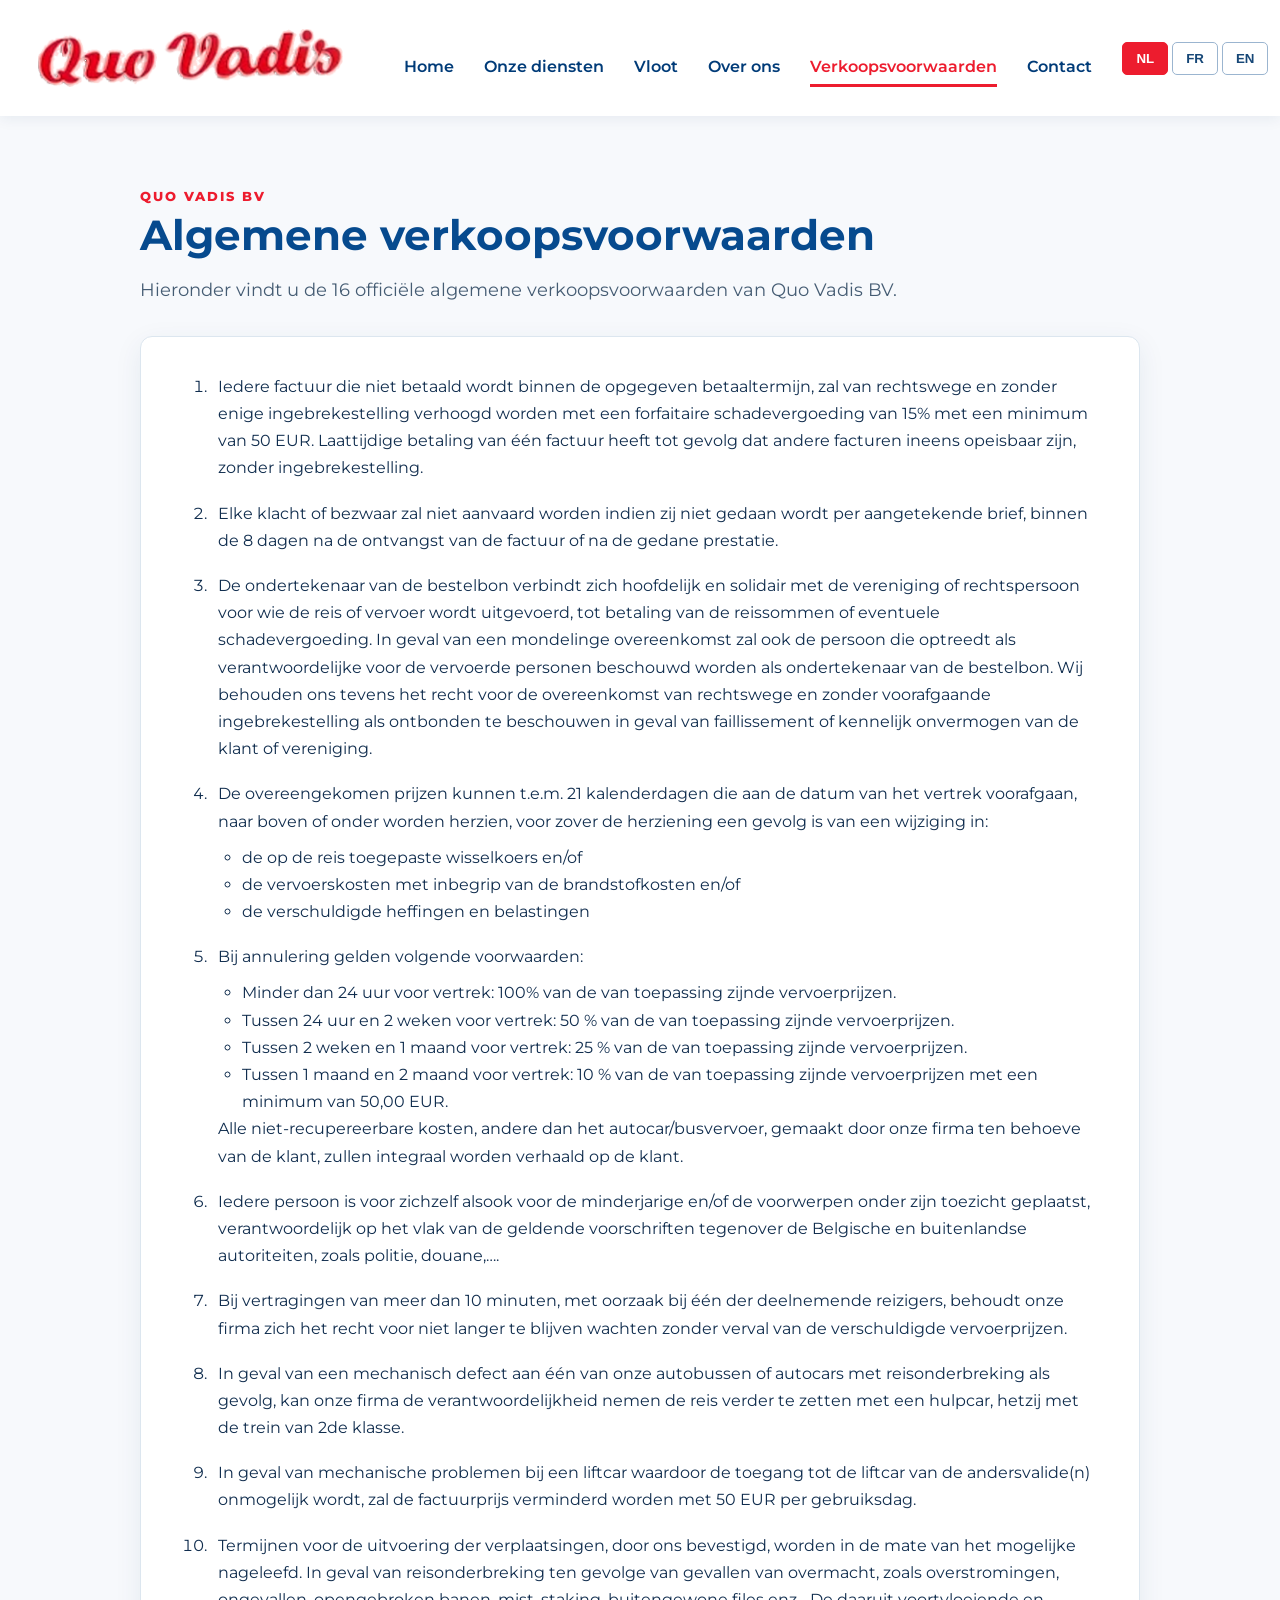
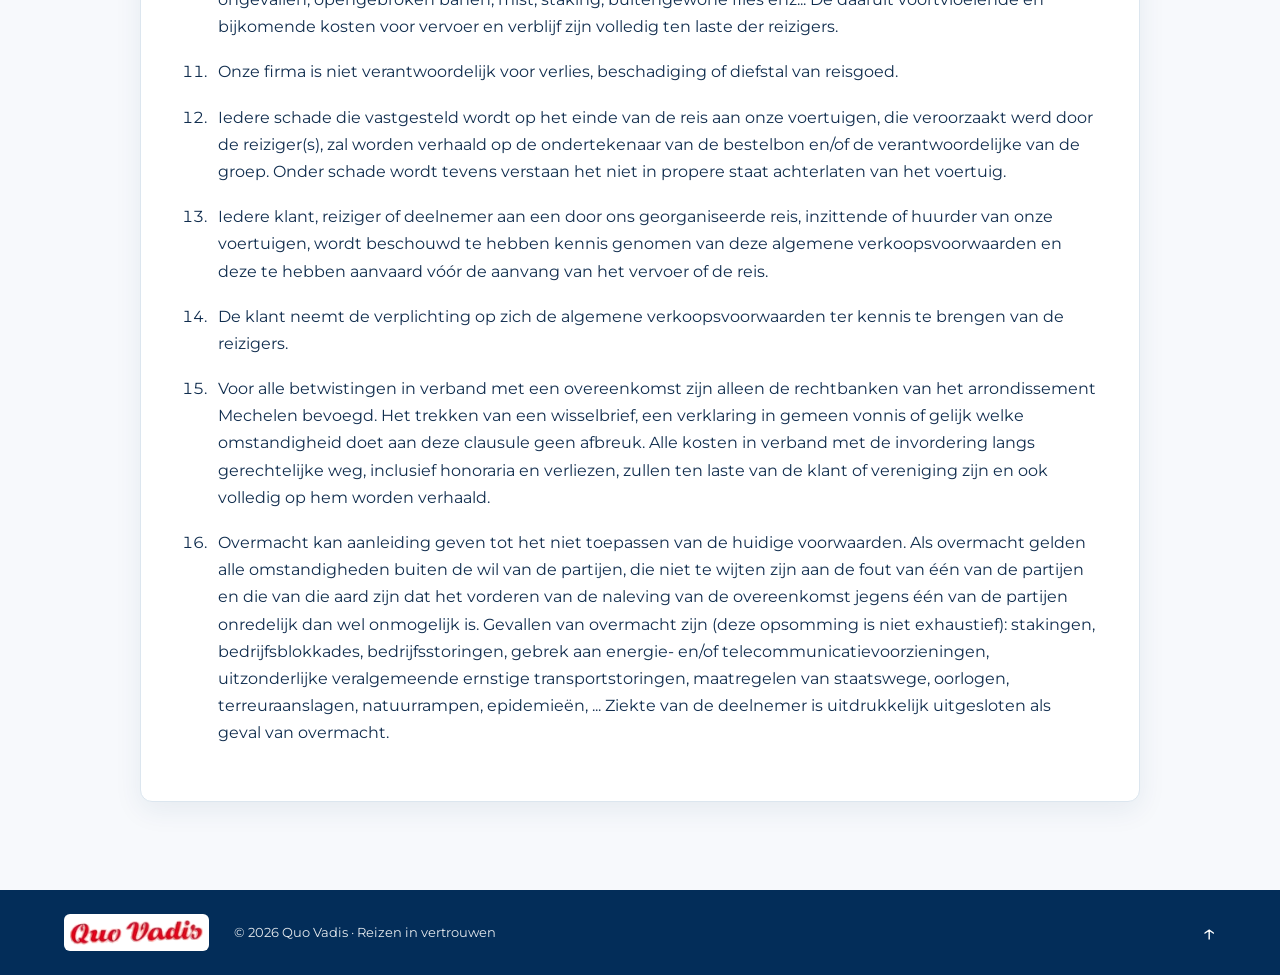
==== verkoopsvoorwaarden.html @ 4d4e72bc "Move general terms and conditions to a dedicated page" ====
<!doctype html>
<html lang="nl">
<head>
<meta charset="utf-8"><meta name="viewport" content="width=device-width,initial-scale=1">
<meta name="description" content="De algemene verkoopsvoorwaarden van Quo Vadis BV.">
<title>Algemene verkoopsvoorwaarden | Quo Vadis</title>
<link rel="preconnect" href="https://fonts.googleapis.com"><link rel="preconnect" href="https://fonts.gstatic.com" crossorigin>
<link href="https://fonts.googleapis.com/css2?family=Montserrat:wght@400;500;600;700;800&display=swap" rel="stylesheet">
<link rel="stylesheet" href="styles.css">
</head>
<body id="top">
<header class="site-header">
  <a class="brand" href="index.html#home"><img src="quo-vadis-logo.png" alt="Quo Vadis"><span>REIZEN IN VERTROUWEN</span></a>
  <button class="menu-toggle" aria-label="Menu openen">☰</button>
  <nav class="nav" id="mainNav">
    <a href="index.html#home" data-i="home">Home</a>
    <a href="index.html#services" data-i="services">Onze diensten</a>
    <a href="index.html#fleet" data-i="fleet">Vloot</a>
    <a href="index.html#about" data-i="about">Over ons</a>
    <a class="active" href="verkoopsvoorwaarden.html" data-i="terms" aria-current="page">Verkoopsvoorwaarden</a>
    <a href="index.html#contact" data-i="contact">Contact</a>
  </nav>
  <div class="languages"><button class="lang active" data-lang="nl">NL</button><button class="lang" data-lang="fr">FR</button><button class="lang" data-lang="en">EN</button></div>
</header>
<main class="legal-page">
 <section class="legal-hero">
  <div class="section-title"><p>QUO VADIS BV</p><h1 data-t="termsHeading">Algemene verkoopsvoorwaarden</h1></div>
  <p data-t="termsIntro">De officiële algemene verkoopsvoorwaarden van Quo Vadis BV staan hieronder volledig weergegeven.</p>
 </section>
 <section class="legal-content" aria-label="Algemene verkoopsvoorwaarden">
  <ol class="official-terms">
   <li>Iedere factuur die niet betaald wordt binnen de opgegeven betaaltermijn, zal van rechtswege en zonder enige ingebrekestelling verhoogd worden met een forfaitaire schadevergoeding van 15% met een minimum van 50 EUR. Laattijdige betaling van één factuur heeft tot gevolg dat andere facturen ineens opeisbaar zijn, zonder ingebrekestelling.</li>
   <li>Elke klacht of bezwaar zal niet aanvaard worden indien zij niet gedaan wordt per aangetekende brief, binnen de 8 dagen na de ontvangst van de factuur of na de gedane prestatie.</li>
   <li>De ondertekenaar van de bestelbon verbindt zich hoofdelijk en solidair met de vereniging of rechtspersoon voor wie de reis of vervoer wordt uitgevoerd, tot betaling van de reissommen of eventuele schadevergoeding. In geval van een mondelinge overeenkomst zal ook de persoon die optreedt als verantwoordelijke voor de vervoerde personen beschouwd worden als ondertekenaar van de bestelbon. Wij behouden ons tevens het recht voor de overeenkomst van rechtswege en zonder voorafgaande ingebrekestelling als ontbonden te beschouwen in geval van faillissement of kennelijk onvermogen van de klant of vereniging.</li>
   <li>De overeengekomen prijzen kunnen t.e.m. 21 kalenderdagen die aan de datum van het vertrek voorafgaan, naar boven of onder worden herzien, voor zover de herziening een gevolg is van een wijziging in:
    <ul><li>de op de reis toegepaste wisselkoers en/of</li><li>de vervoerskosten met inbegrip van de brandstofkosten en/of</li><li>de verschuldigde heffingen en belastingen</li></ul>
   </li>
   <li>Bij annulering gelden volgende voorwaarden:
    <ul><li>Minder dan 24 uur voor vertrek: 100% van de van toepassing zijnde vervoerprijzen.</li><li>Tussen 24 uur en 2 weken voor vertrek: 50 % van de van toepassing zijnde vervoerprijzen.</li><li>Tussen 2 weken en 1 maand voor vertrek: 25 % van de van toepassing zijnde vervoerprijzen.</li><li>Tussen 1 maand en 2 maand voor vertrek: 10 % van de van toepassing zijnde vervoerprijzen met een minimum van 50,00 EUR.</li></ul>
    Alle niet-recupereerbare kosten, andere dan het autocar/busvervoer, gemaakt door onze firma ten behoeve van de klant, zullen integraal worden verhaald op de klant.
   </li>
   <li>Iedere persoon is voor zichzelf alsook voor de minderjarige en/of de voorwerpen onder zijn toezicht geplaatst, verantwoordelijk op het vlak van de geldende voorschriften tegenover de Belgische en buitenlandse autoriteiten, zoals politie, douane,….</li>
   <li>Bij vertragingen van meer dan 10 minuten, met oorzaak bij één der deelnemende reizigers, behoudt onze firma zich het recht voor niet langer te blijven wachten zonder verval van de verschuldigde vervoerprijzen.</li>
   <li>In geval van een mechanisch defect aan één van onze autobussen of autocars met reisonderbreking als gevolg, kan onze firma de verantwoordelijkheid nemen de reis verder te zetten met een hulpcar, hetzij met de trein van 2de klasse.</li>
   <li>In geval van mechanische problemen bij een liftcar waardoor de toegang tot de liftcar van de andersvalide(n) onmogelijk wordt, zal de factuurprijs verminderd worden met 50 EUR per gebruiksdag.</li>
   <li>Termijnen voor de uitvoering der verplaatsingen, door ons bevestigd, worden in de mate van het mogelijke nageleefd. In geval van reisonderbreking ten gevolge van gevallen van overmacht, zoals overstromingen, ongevallen, opengebroken banen, mist, staking, buitengewone files enz... De daaruit voortvloeiende en bijkomende kosten voor vervoer en verblijf zijn volledig ten laste der reizigers.</li>
   <li>Onze firma is niet verantwoordelijk voor verlies, beschadiging of diefstal van reisgoed.</li>
   <li>Iedere schade die vastgesteld wordt op het einde van de reis aan onze voertuigen, die veroorzaakt werd door de reiziger(s), zal worden verhaald op de ondertekenaar van de bestelbon en/of de verantwoordelijke van de groep. Onder schade wordt tevens verstaan het niet in propere staat achterlaten van het voertuig.</li>
   <li>Iedere klant, reiziger of deelnemer aan een door ons georganiseerde reis, inzittende of huurder van onze voertuigen, wordt beschouwd te hebben kennis genomen van deze algemene verkoopsvoorwaarden en deze te hebben aanvaard vóór de aanvang van het vervoer of de reis.</li>
   <li>De klant neemt de verplichting op zich de algemene verkoopsvoorwaarden ter kennis te brengen van de reizigers.</li>
   <li>Voor alle betwistingen in verband met een overeenkomst zijn alleen de rechtbanken van het arrondissement Mechelen bevoegd. Het trekken van een wisselbrief, een verklaring in gemeen vonnis of gelijk welke omstandigheid doet aan deze clausule geen afbreuk. Alle kosten in verband met de invordering langs gerechtelijke weg, inclusief honoraria en verliezen, zullen ten laste van de klant of vereniging zijn en ook volledig op hem worden verhaald.</li>
   <li>Overmacht kan aanleiding geven tot het niet toepassen van de huidige voorwaarden. Als overmacht gelden alle omstandigheden buiten de wil van de partijen, die niet te wijten zijn aan de fout van één van de partijen en die van die aard zijn dat het vorderen van de naleving van de overeenkomst jegens één van de partijen onredelijk dan wel onmogelijk is. Gevallen van overmacht zijn (deze opsomming is niet exhaustief): stakingen, bedrijfsblokkades, bedrijfsstoringen, gebrek aan energie- en/of telecommunicatievoorzieningen, uitzonderlijke veralgemeende ernstige transportstoringen, maatregelen van staatswege, oorlogen, terreuraanslagen, natuurrampen, epidemieën, ... Ziekte van de deelnemer is uitdrukkelijk uitgesloten als geval van overmacht.</li>
  </ol>
 </section>
</main>
<footer><img src="quo-vadis-logo.png" alt="Quo Vadis"><span>© 2026 Quo Vadis · Reizen in vertrouwen</span><a href="#top" aria-label="Naar boven">↑</a></footer>
<script src="script.js"></script>
</body></html>
---- styles.css ----
:root{--red:#ed1c2e;--red2:#c91526;--blue:#064a8e;--navy:#003d7a;--ink:#102d4e;--line:#dce6ef;--bg:#fff;--soft:#eef5fb}*{box-sizing:border-box}html{scroll-behavior:smooth}body{margin:0;font-family:Montserrat,Arial,sans-serif;color:var(--ink);background:#fff}a{color:inherit}.site-header{height:116px;background:#fff;display:flex;align-items:center;padding:10px 3vw;gap:26px;position:sticky;top:0;z-index:20;box-shadow:0 2px 14px rgba(0,45,90,.08)}.brand{display:flex;align-items:center;text-decoration:none;margin-right:auto;min-width:340px}.brand img{width:305px;max-height:95px;object-fit:contain;object-position:left center}.brand span{display:none}.nav{display:flex;align-items:center;gap:30px}.nav a{text-decoration:none;font-weight:600;color:#003b78;padding:31px 0 14px;position:relative;white-space:nowrap}.nav a.active,.nav a:hover{color:var(--red)}.nav a.active:after{content:"";position:absolute;left:0;right:0;bottom:3px;height:3px;background:var(--red)}.languages{display:flex;gap:4px;margin-left:4px}.lang{border:1px solid #9bb5d0;background:#fff;color:#164777;border-radius:5px;padding:8px 13px;font-weight:700;cursor:pointer}.lang.active{background:var(--red);border-color:var(--red);color:#fff}.menu-toggle{display:none;border:0;background:none;font-size:28px}.hero{height:660px;position:relative;overflow:hidden;background:#0b4d8f}.hero-bg{position:absolute;inset:0;background-image:url('hero-bus-sneeuw.jpg');background-size:cover;background-position:center center;background-repeat:no-repeat}.hero-shade{position:absolute;inset:0;background:linear-gradient(90deg,rgba(5,62,122,.88) 0%,rgba(5,74,140,.62) 32%,rgba(5,74,140,.12) 58%,rgba(0,0,0,0) 78%)}.hero-copy{position:relative;z-index:3;color:#fff;padding:72px 0 0 5.3vw;max-width:690px}.hero-copy h1{font-size:clamp(42px,4.5vw,66px);line-height:1.06;margin:0 0 18px;font-weight:800;letter-spacing:-1.7px}.hero-copy p{font-size:20px;line-height:1.45;margin:0 0 22px}.email-pill{display:inline-flex;align-items:center;gap:16px;background:var(--red);color:#fff;text-decoration:none;border:3px solid #fff;border-radius:34px;padding:11px 20px 11px 17px;box-shadow:0 8px 22px rgba(0,0,0,.18)}.email-pill span{font-size:25px}.email-pill strong{font-size:19px}.email-pill b{font-size:28px;font-weight:400;margin-left:6px}.anniversary{position:absolute;z-index:4;right:5.4vw;top:38px;width:235px;height:235px;display:grid;place-items:center}.anniversary img{position:absolute;inset:0;width:100%;height:100%}.anniversary div{position:relative;text-align:center;color:#f4c96a;margin-top:3px;text-shadow:0 2px 5px rgba(0,0,0,.2)}.anniversary strong{display:block;font-size:74px;line-height:.9}.anniversary span{display:block;font-size:25px;font-weight:800;letter-spacing:2px}.anniversary small{display:block;font-size:16px;font-weight:800;margin-top:10px;letter-spacing:.5px}.hero-curve{position:absolute;z-index:5;left:-5%;right:-5%;bottom:-55px;height:115px;background:var(--blue);border-top:8px solid var(--red);border-radius:50% 50% 0 0/100% 100% 0 0}.feature-bar{position:relative;z-index:6;background:var(--blue);color:#fff;display:grid;grid-template-columns:repeat(4,1fr);padding:12px 4vw 22px;margin-top:-2px}.feature-bar article{text-align:center;padding:8px 22px;border-right:1px solid rgba(255,255,255,.35)}.feature-bar article:last-child{border-right:0}.feature-icon{font-size:35px;display:block;line-height:1;margin-bottom:9px}.feature-bar h3{font-size:18px;margin:0 0 7px}.feature-bar p{font-size:14px;line-height:1.35;margin:0;opacity:.95}.section{padding:78px 5vw}.section-title{margin-bottom:30px}.section-title p,.section-kicker{font-size:13px;letter-spacing:2px;font-weight:800;color:var(--red);margin:0 0 8px}.section-title h2,.about h2,.contact h2{font-size:42px;line-height:1.1;margin:0;color:#064a8e}.fleet-section{background:#fff}.fleet-grid{display:grid;grid-template-columns:1fr 1fr;gap:34px}.fleet-grid figure{margin:0;background:#fff;border-radius:14px;overflow:hidden;box-shadow:0 8px 28px rgba(20,60,100,.12)}.fleet-grid img{display:block;width:100%;height:310px;object-fit:cover}.fleet-grid figcaption{font-weight:800;font-size:20px;padding:18px 22px;color:#064a8e}.light-blue{background:var(--soft)}.cards{display:grid;grid-template-columns:repeat(4,1fr);gap:20px}.cards article{background:#fff;border-radius:12px;padding:28px;box-shadow:0 5px 18px rgba(0,60,120,.08)}.cards b{color:var(--red);font-size:14px}.cards h3{margin:14px 0 8px;color:#064a8e}.cards p{line-height:1.6;margin:0;color:#4b6075}.about{display:grid;grid-template-columns:.8fr 1.2fr;gap:70px;background:#fff}.about>div:last-child{font-size:18px;line-height:1.75;color:#455c73}.terms{background:#f7f9fc}.terms-card{max-width:1000px;background:#fff;border:1px solid var(--line);border-radius:12px;padding:28px 32px;line-height:1.7}.terms-card summary{cursor:pointer;font-weight:800;color:#064a8e;margin-top:14px}.terms-text{padding-top:16px}.contact{background:#064a8e;color:#fff}.contact-box{display:grid;grid-template-columns:1.2fr .8fr;gap:50px;align-items:center}.contact h2{color:#fff}.contact-details{display:flex;flex-direction:column;gap:12px;font-size:18px}.contact-details a{font-weight:800;text-decoration:none}.location{background:#fff}.map-wrap{height:460px;border-radius:14px;overflow:hidden;box-shadow:0 8px 28px rgba(0,50,100,.15);border:1px solid var(--line)}.map-wrap iframe{width:100%;height:100%;border:0}.map-address{font-weight:700;margin:14px 0 0;color:#38536e}footer{background:#032d59;color:#fff;display:flex;align-items:center;gap:25px;padding:24px 5vw}footer img{width:145px;background:#fff;border-radius:6px;padding:6px}footer span{margin-right:auto;font-size:13px;opacity:.9}footer a{text-decoration:none;font-size:24px}@media(max-width:1200px){.nav{gap:17px}.nav a{font-size:14px}.brand img{width:250px}.site-header{gap:15px}.anniversary{right:3vw;transform:scale(.86)}}@media(max-width:900px){.site-header{height:84px;padding:8px 4vw}.brand img{width:215px}.menu-toggle{display:block;order:2}.nav{display:none;position:absolute;top:84px;left:0;right:0;background:#fff;padding:15px 5vw 20px;flex-direction:column;align-items:stretch;gap:0;box-shadow:0 8px 15px rgba(0,0,0,.08)}.nav.open{display:flex}.nav a{padding:12px 0}.languages{order:3}.hero{height:620px}.hero-copy{padding-top:65px;max-width:650px}.hero-copy h1{font-size:46px}.anniversary{width:175px;height:175px;top:30px;right:2vw}.anniversary strong{font-size:58px}.anniversary span{font-size:19px}.feature-bar{grid-template-columns:1fr 1fr}.feature-bar article{border-bottom:1px solid rgba(255,255,255,.25);padding:20px}.fleet-grid,.about,.contact-box{grid-template-columns:1fr}.cards{grid-template-columns:1fr 1fr}}@media(max-width:620px){.brand img{width:180px}.languages{gap:2px}.lang{padding:7px 9px;font-size:12px}.hero{height:650px}.hero-bg{background-position:center center}.hero-shade{background:linear-gradient(90deg,#07549a 0%,rgba(7,78,144,.96) 70%,rgba(7,78,144,.55) 100%)}.hero-copy{padding:48px 6vw 0}.hero-copy h1{font-size:37px;letter-spacing:-1px}.hero-copy p{font-size:16px}.email-pill strong{font-size:15px}.anniversary{top:330px;right:50%;transform:translateX(50%) scale(.82)}.hero-curve{bottom:-62px}.feature-bar{grid-template-columns:1fr}.feature-bar article{border-right:0}.section{padding:58px 6vw}.section-title h2,.about h2,.contact h2{font-size:34px}.fleet-grid img{height:250px}.cards{grid-template-columns:1fr}.map-wrap{height:380px}footer{flex-wrap:wrap}footer span{width:100%;order:3}}

.official-terms{margin:0;padding-left:28px}
.official-terms>li{margin:0 0 18px;padding-left:7px}
.official-terms ul{margin:9px 0 0;padding-left:24px}
.official-terms li{line-height:1.7}
.legal-page{background:#f7f9fc;padding:72px 5vw 88px}.legal-hero,.legal-content{max-width:1000px;margin:0 auto}.legal-hero{margin-bottom:30px}.legal-hero .section-title{margin-bottom:18px}.legal-hero h1{font-size:42px;line-height:1.1;margin:0;color:#064a8e;overflow-wrap:anywhere}.legal-hero>p{font-size:18px;line-height:1.65;margin:0;color:#455c73}.legal-content{background:#fff;border:1px solid var(--line);border-radius:12px;padding:36px 42px;box-shadow:0 8px 28px rgba(20,60,100,.08)}
.urgent-label{font-size:15px;margin-top:5px}
.urgent-phone{font-size:25px!important;color:#fff!important;letter-spacing:.2px}
@media(max-width:620px){.urgent-phone{font-size:22px!important}.official-terms{padding-left:22px}.terms-card{padding:22px 18px}.legal-page{padding:50px 6vw 64px}.legal-hero h1{font-size:34px}.legal-content{padding:26px 20px}}

.main-phone-label{font-size:15px;margin-top:8px}
.main-phone{font-size:25px!important;color:#fff!important;font-weight:800;letter-spacing:.2px}
@media(max-width:620px){.main-phone{font-size:22px!important}}

@media(max-width:620px){.site-header{gap:8px}.brand{min-width:0}.brand img{width:130px}.lang{padding:6px 7px}.legal-hero h1{font-size:28px}}
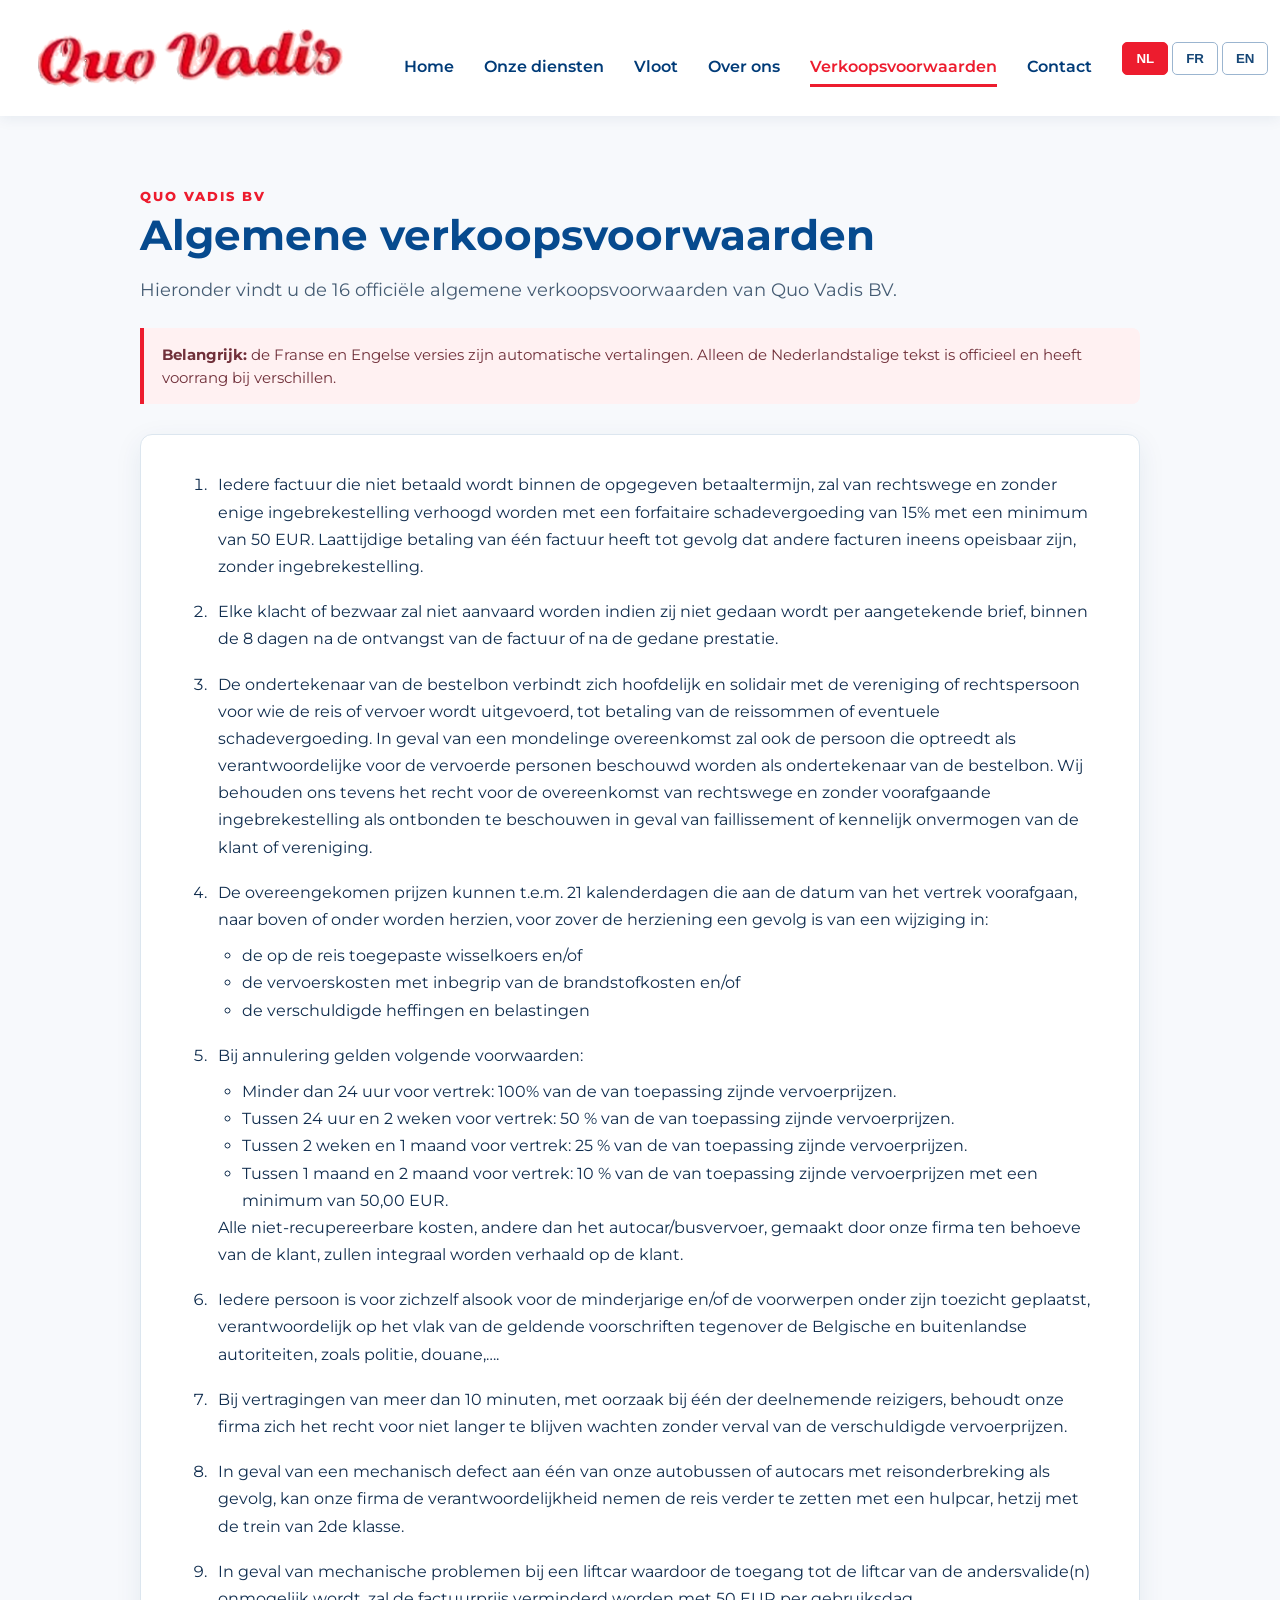
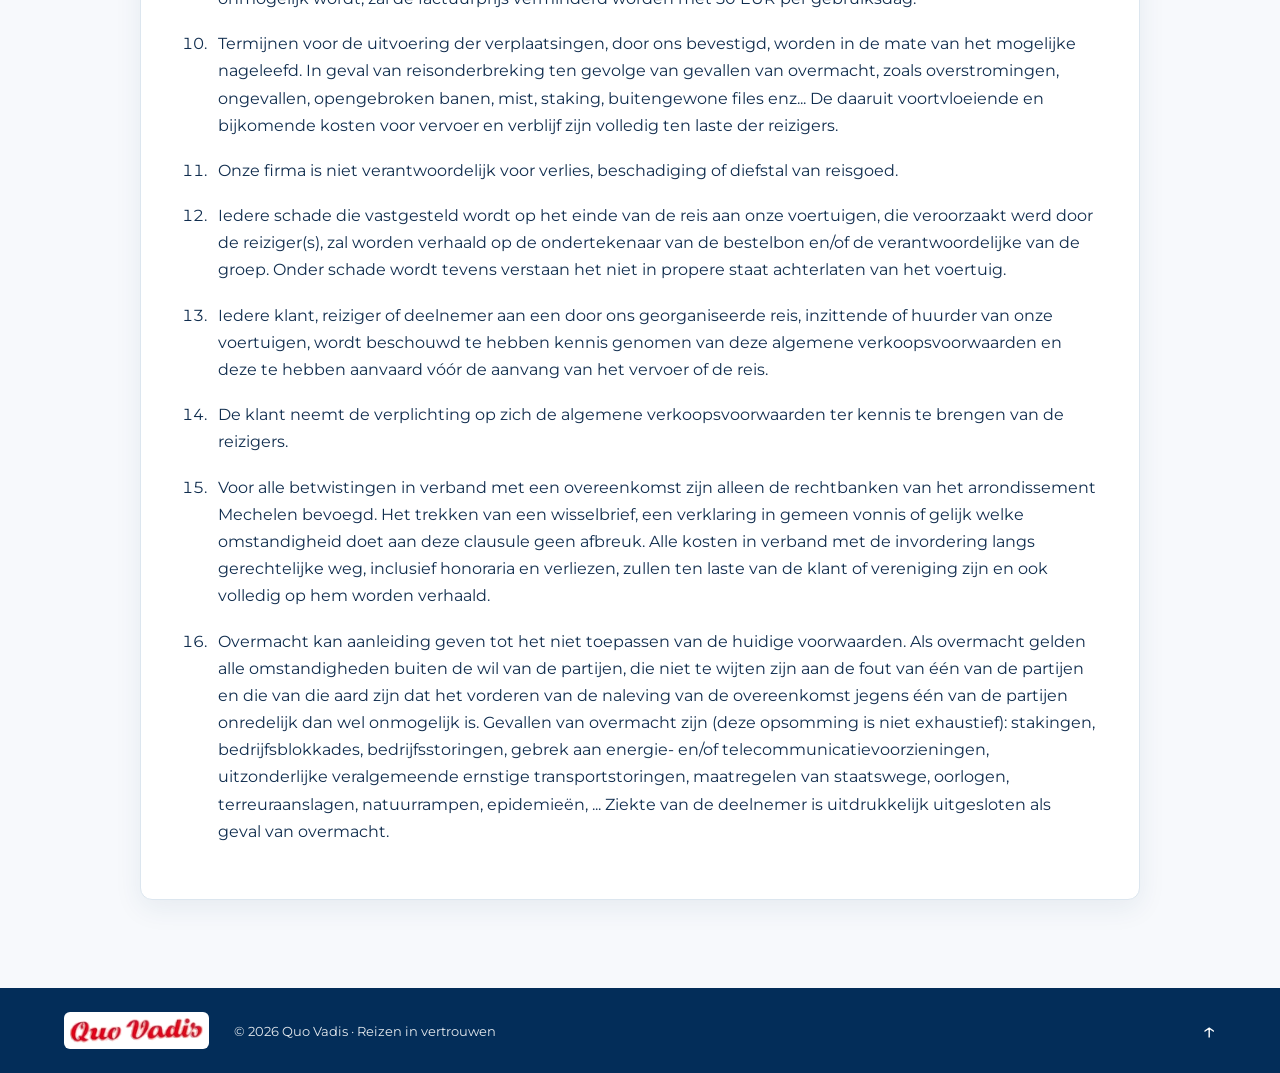
==== commit 498c18cb: "Add French and English translations of sales terms" ====
--- a/verkoopsvoorwaarden.html
+++ b/verkoopsvoorwaarden.html
@@ -26,9 +26,10 @@
  <section class="legal-hero">
   <div class="section-title"><p>QUO VADIS BV</p><h1 data-t="termsHeading">Algemene verkoopsvoorwaarden</h1></div>
   <p data-t="termsIntro">De officiële algemene verkoopsvoorwaarden van Quo Vadis BV staan hieronder volledig weergegeven.</p>
+  <p class="translation-notice" data-t="termsNotice"><strong>Belangrijk:</strong> de Franse en Engelse versies zijn automatische vertalingen. Alleen de Nederlandstalige tekst is officieel en heeft voorrang bij verschillen.</p>
  </section>
  <section class="legal-content" aria-label="Algemene verkoopsvoorwaarden">
-  <ol class="official-terms">
+  <ol class="official-terms" data-terms-lang="nl" lang="nl">
    <li>Iedere factuur die niet betaald wordt binnen de opgegeven betaaltermijn, zal van rechtswege en zonder enige ingebrekestelling verhoogd worden met een forfaitaire schadevergoeding van 15% met een minimum van 50 EUR. Laattijdige betaling van één factuur heeft tot gevolg dat andere facturen ineens opeisbaar zijn, zonder ingebrekestelling.</li>
    <li>Elke klacht of bezwaar zal niet aanvaard worden indien zij niet gedaan wordt per aangetekende brief, binnen de 8 dagen na de ontvangst van de factuur of na de gedane prestatie.</li>
    <li>De ondertekenaar van de bestelbon verbindt zich hoofdelijk en solidair met de vereniging of rechtspersoon voor wie de reis of vervoer wordt uitgevoerd, tot betaling van de reissommen of eventuele schadevergoeding. In geval van een mondelinge overeenkomst zal ook de persoon die optreedt als verantwoordelijke voor de vervoerde personen beschouwd worden als ondertekenaar van de bestelbon. Wij behouden ons tevens het recht voor de overeenkomst van rechtswege en zonder voorafgaande ingebrekestelling als ontbonden te beschouwen in geval van faillissement of kennelijk onvermogen van de klant of vereniging.</li>
@@ -51,6 +52,52 @@
    <li>Voor alle betwistingen in verband met een overeenkomst zijn alleen de rechtbanken van het arrondissement Mechelen bevoegd. Het trekken van een wisselbrief, een verklaring in gemeen vonnis of gelijk welke omstandigheid doet aan deze clausule geen afbreuk. Alle kosten in verband met de invordering langs gerechtelijke weg, inclusief honoraria en verliezen, zullen ten laste van de klant of vereniging zijn en ook volledig op hem worden verhaald.</li>
    <li>Overmacht kan aanleiding geven tot het niet toepassen van de huidige voorwaarden. Als overmacht gelden alle omstandigheden buiten de wil van de partijen, die niet te wijten zijn aan de fout van één van de partijen en die van die aard zijn dat het vorderen van de naleving van de overeenkomst jegens één van de partijen onredelijk dan wel onmogelijk is. Gevallen van overmacht zijn (deze opsomming is niet exhaustief): stakingen, bedrijfsblokkades, bedrijfsstoringen, gebrek aan energie- en/of telecommunicatievoorzieningen, uitzonderlijke veralgemeende ernstige transportstoringen, maatregelen van staatswege, oorlogen, terreuraanslagen, natuurrampen, epidemieën, ... Ziekte van de deelnemer is uitdrukkelijk uitgesloten als geval van overmacht.</li>
   </ol>
+  <ol class="official-terms" data-terms-lang="fr" lang="fr" hidden>
+   <li>Toute facture qui n’est pas payée dans le délai de paiement indiqué sera majorée de plein droit et sans aucune mise en demeure d’une indemnité forfaitaire de 15 %, avec un minimum de 50 EUR. Le paiement tardif d’une facture entraîne l’exigibilité immédiate des autres factures, sans mise en demeure.</li>
+   <li>Aucune réclamation ni contestation ne sera acceptée si elle n’est pas formulée par lettre recommandée dans les 8 jours suivant la réception de la facture ou la prestation effectuée.</li>
+   <li>Le signataire du bon de commande s’engage solidairement avec l’association ou la personne morale pour laquelle le voyage ou le transport est effectué au paiement du prix du voyage ou de toute éventuelle indemnité. En cas d’accord oral, la personne qui agit en tant que responsable des personnes transportées sera également considérée comme signataire du bon de commande. Nous nous réservons en outre le droit de considérer le contrat comme résilié de plein droit et sans mise en demeure préalable en cas de faillite ou d’insolvabilité manifeste du client ou de l’association.</li>
+   <li>Les prix convenus peuvent être révisés à la hausse ou à la baisse jusqu’au 21e jour civil inclus précédant la date du départ, pour autant que cette révision résulte d’une modification :
+    <ul><li>du taux de change appliqué au voyage et/ou</li><li>des coûts de transport, y compris les frais de carburant, et/ou</li><li>des redevances et taxes dues.</li></ul>
+   </li>
+   <li>En cas d’annulation, les conditions suivantes s’appliquent :
+    <ul><li>Moins de 24 heures avant le départ : 100 % des prix de transport applicables.</li><li>Entre 24 heures et 2 semaines avant le départ : 50 % des prix de transport applicables.</li><li>Entre 2 semaines et 1 mois avant le départ : 25 % des prix de transport applicables.</li><li>Entre 1 mois et 2 mois avant le départ : 10 % des prix de transport applicables, avec un minimum de 50,00 EUR.</li></ul>
+    Tous les frais non récupérables autres que le transport en autocar ou en autobus, engagés par notre société pour le compte du client, seront intégralement réclamés au client.
+   </li>
+   <li>Chaque personne est responsable, pour elle-même ainsi que pour les mineurs et/ou les objets placés sous sa surveillance, du respect des prescriptions en vigueur auprès des autorités belges et étrangères, telles que la police, les douanes, etc.</li>
+   <li>En cas de retard de plus de 10 minutes imputable à l’un des voyageurs participants, notre société se réserve le droit de ne pas attendre davantage, sans que les prix de transport dus ne soient annulés.</li>
+   <li>En cas de panne mécanique de l’un de nos autobus ou autocars entraînant une interruption du voyage, notre société peut prendre la responsabilité de poursuivre le voyage au moyen d’un autocar de remplacement ou en train, en 2e classe.</li>
+   <li>En cas de problèmes mécaniques d’un autocar équipé d’un élévateur rendant son accès impossible à la ou aux personnes en situation de handicap, le prix facturé sera réduit de 50 EUR par jour d’utilisation.</li>
+   <li>Les horaires d’exécution des déplacements confirmés par nos soins sont respectés dans la mesure du possible. En cas d’interruption du voyage due à un cas de force majeure tel qu’une inondation, un accident, des routes éventrées, du brouillard, une grève, des embouteillages exceptionnels, etc., les frais supplémentaires de transport et de séjour qui en résultent sont entièrement à la charge des voyageurs.</li>
+   <li>Notre société n’est pas responsable de la perte, de la détérioration ou du vol de bagages.</li>
+   <li>Tout dommage constaté à la fin du voyage sur nos véhicules et causé par le ou les voyageurs sera réclamé au signataire du bon de commande et/ou au responsable du groupe. Le fait de ne pas laisser le véhicule dans un état propre est également considéré comme un dommage.</li>
+   <li>Tout client, voyageur ou participant à un voyage organisé par nos soins, tout occupant ou locataire de nos véhicules, est réputé avoir pris connaissance des présentes conditions générales de vente et les avoir acceptées avant le début du transport ou du voyage.</li>
+   <li>Le client s’engage à porter les conditions générales de vente à la connaissance des voyageurs.</li>
+   <li>Pour tout litige relatif à un contrat, seuls les tribunaux de l’arrondissement de Malines sont compétents. L’émission d’une lettre de change, une déclaration en jugement commun ou toute autre circonstance ne porte pas atteinte à cette clause. Tous les frais liés au recouvrement par voie judiciaire, y compris les honoraires et pertes, seront à la charge du client ou de l’association et lui seront intégralement réclamés.</li>
+   <li>Un cas de force majeure peut entraîner la non-application des présentes conditions. Sont considérées comme cas de force majeure toutes les circonstances indépendantes de la volonté des parties, non imputables à la faute de l’une d’elles et de nature à rendre l’exécution du contrat déraisonnable ou impossible pour l’une des parties. Constituent notamment des cas de force majeure, sans que cette liste soit exhaustive : les grèves, les blocages d’entreprise, les perturbations de l’activité, le manque d’approvisionnement en énergie et/ou de services de télécommunication, les perturbations exceptionnelles, généralisées et graves des transports, les mesures prises par les pouvoirs publics, les guerres, les attentats terroristes, les catastrophes naturelles, les épidémies, etc. La maladie du participant est expressément exclue des cas de force majeure.</li>
+  </ol>
+  <ol class="official-terms" data-terms-lang="en" lang="en" hidden>
+   <li>Any invoice that is not paid within the stated payment term will be increased automatically and without any notice of default by a fixed compensation of 15%, with a minimum of EUR 50. Late payment of one invoice will cause all other invoices to become immediately due and payable, without notice of default.</li>
+   <li>No complaint or objection will be accepted unless it is made by registered letter within 8 days after receipt of the invoice or after the service has been performed.</li>
+   <li>The person signing the order form undertakes joint and several liability with the association or legal entity for which the journey or transport is carried out for payment of the travel charges or any compensation. In the event of an oral agreement, the person acting as the person responsible for those being transported will also be regarded as the signatory of the order form. We also reserve the right to regard the agreement as terminated automatically and without prior notice of default in the event of bankruptcy or manifest insolvency of the customer or association.</li>
+   <li>The agreed prices may be revised upwards or downwards up to and including the 21st calendar day preceding the departure date, provided that the revision results from a change in:
+    <ul><li>the exchange rate applied to the journey and/or</li><li>the transport costs, including fuel costs, and/or</li><li>the applicable duties and taxes.</li></ul>
+   </li>
+   <li>In the event of cancellation, the following conditions apply:
+    <ul><li>Less than 24 hours before departure: 100% of the applicable transport charges.</li><li>Between 24 hours and 2 weeks before departure: 50% of the applicable transport charges.</li><li>Between 2 weeks and 1 month before departure: 25% of the applicable transport charges.</li><li>Between 1 month and 2 months before departure: 10% of the applicable transport charges, with a minimum of EUR 50.00.</li></ul>
+    All non-recoverable costs other than coach or bus transport incurred by our company on behalf of the customer will be charged to the customer in full.
+   </li>
+   <li>Each person is responsible, for themselves as well as for any minors and/or items under their supervision, for compliance with the applicable regulations of the Belgian and foreign authorities, such as the police and customs authorities.</li>
+   <li>In the event of a delay of more than 10 minutes caused by one of the participating travellers, our company reserves the right not to wait any longer, without the transport charges due being waived.</li>
+   <li>In the event of a mechanical defect in one of our buses or coaches resulting in an interruption of the journey, our company may take responsibility for continuing the journey by replacement coach or by second-class train.</li>
+   <li>In the event of mechanical problems with a lift-equipped coach that make it impossible for one or more persons with disabilities to access the coach, the invoiced price will be reduced by EUR 50 per day of use.</li>
+   <li>The confirmed times for carrying out journeys are observed as far as possible. In the event of an interruption of the journey due to force majeure, such as floods, accidents, roadworks, fog, strikes, exceptional traffic congestion, etc., any resulting additional transport and accommodation costs will be borne entirely by the travellers.</li>
+   <li>Our company is not responsible for the loss of, damage to or theft of luggage.</li>
+   <li>Any damage to our vehicles identified at the end of the journey and caused by one or more travellers will be charged to the signatory of the order form and/or the person responsible for the group. Failure to leave the vehicle in a clean condition is also considered damage.</li>
+   <li>Every customer, traveller or participant in a journey organised by us, and every occupant or hirer of our vehicles, is deemed to have read and accepted these general terms and conditions of sale before the transport or journey begins.</li>
+   <li>The customer undertakes to make the general terms and conditions of sale known to the travellers.</li>
+   <li>For all disputes relating to an agreement, only the courts of the judicial district of Mechelen will have jurisdiction. Drawing a bill of exchange, a declaration of common judgment or any other circumstance will not affect this clause. All costs relating to judicial recovery, including fees and losses, will be borne by the customer or association and will be charged to them in full.</li>
+   <li>Force majeure may result in the present conditions not being applied. Force majeure means all circumstances beyond the parties’ control that are not due to the fault of either party and are such that requiring one of the parties to perform the agreement would be unreasonable or impossible. Cases of force majeure include, without limitation: strikes, business blockades, business interruptions, lack of energy and/or telecommunications services, exceptional widespread and serious transport disruptions, government measures, wars, terrorist attacks, natural disasters, epidemics, etc. Illness of the participant is expressly excluded as a case of force majeure.</li>
+  </ol>
  </section>
 </main>
 <footer><img src="quo-vadis-logo.png" alt="Quo Vadis"><span>© 2026 Quo Vadis · Reizen in vertrouwen</span><a href="#top" aria-label="Naar boven">↑</a></footer>
--- a/styles.css
+++ b/styles.css
@@ -5,6 +5,7 @@
 .official-terms ul{margin:9px 0 0;padding-left:24px}
 .official-terms li{line-height:1.7}
 .legal-page{background:#f7f9fc;padding:72px 5vw 88px}.legal-hero,.legal-content{max-width:1000px;margin:0 auto}.legal-hero{margin-bottom:30px}.legal-hero .section-title{margin-bottom:18px}.legal-hero h1{font-size:42px;line-height:1.1;margin:0;color:#064a8e;overflow-wrap:anywhere}.legal-hero>p{font-size:18px;line-height:1.65;margin:0;color:#455c73}.legal-content{background:#fff;border:1px solid var(--line);border-radius:12px;padding:36px 42px;box-shadow:0 8px 28px rgba(20,60,100,.08)}
+.legal-hero>.translation-notice{margin-top:22px;padding:15px 18px;border-left:4px solid var(--red);border-radius:0 8px 8px 0;background:#fff1f2;color:#70303a;font-size:15px;line-height:1.55}
 .urgent-label{font-size:15px;margin-top:5px}
 .urgent-phone{font-size:25px!important;color:#fff!important;letter-spacing:.2px}
 @media(max-width:620px){.urgent-phone{font-size:22px!important}.official-terms{padding-left:22px}.terms-card{padding:22px 18px}.legal-page{padding:50px 6vw 64px}.legal-hero h1{font-size:34px}.legal-content{padding:26px 20px}}
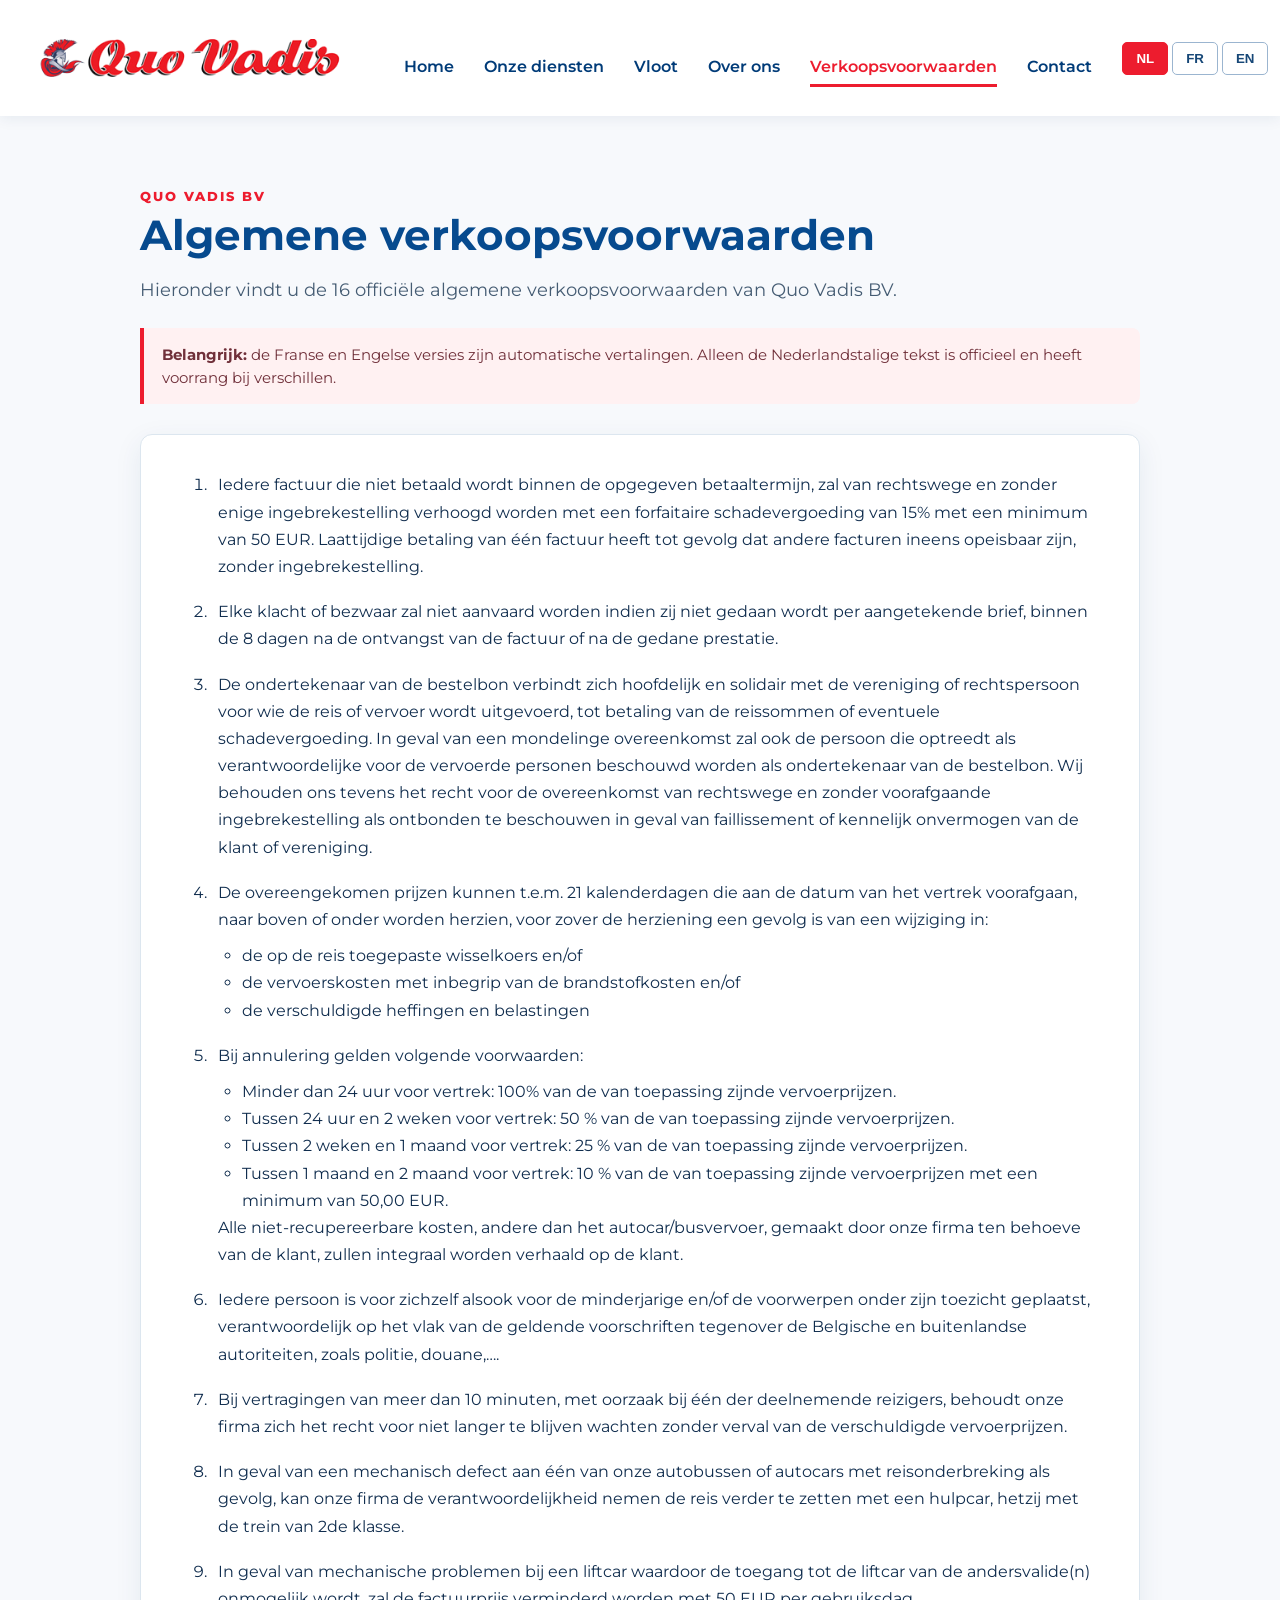
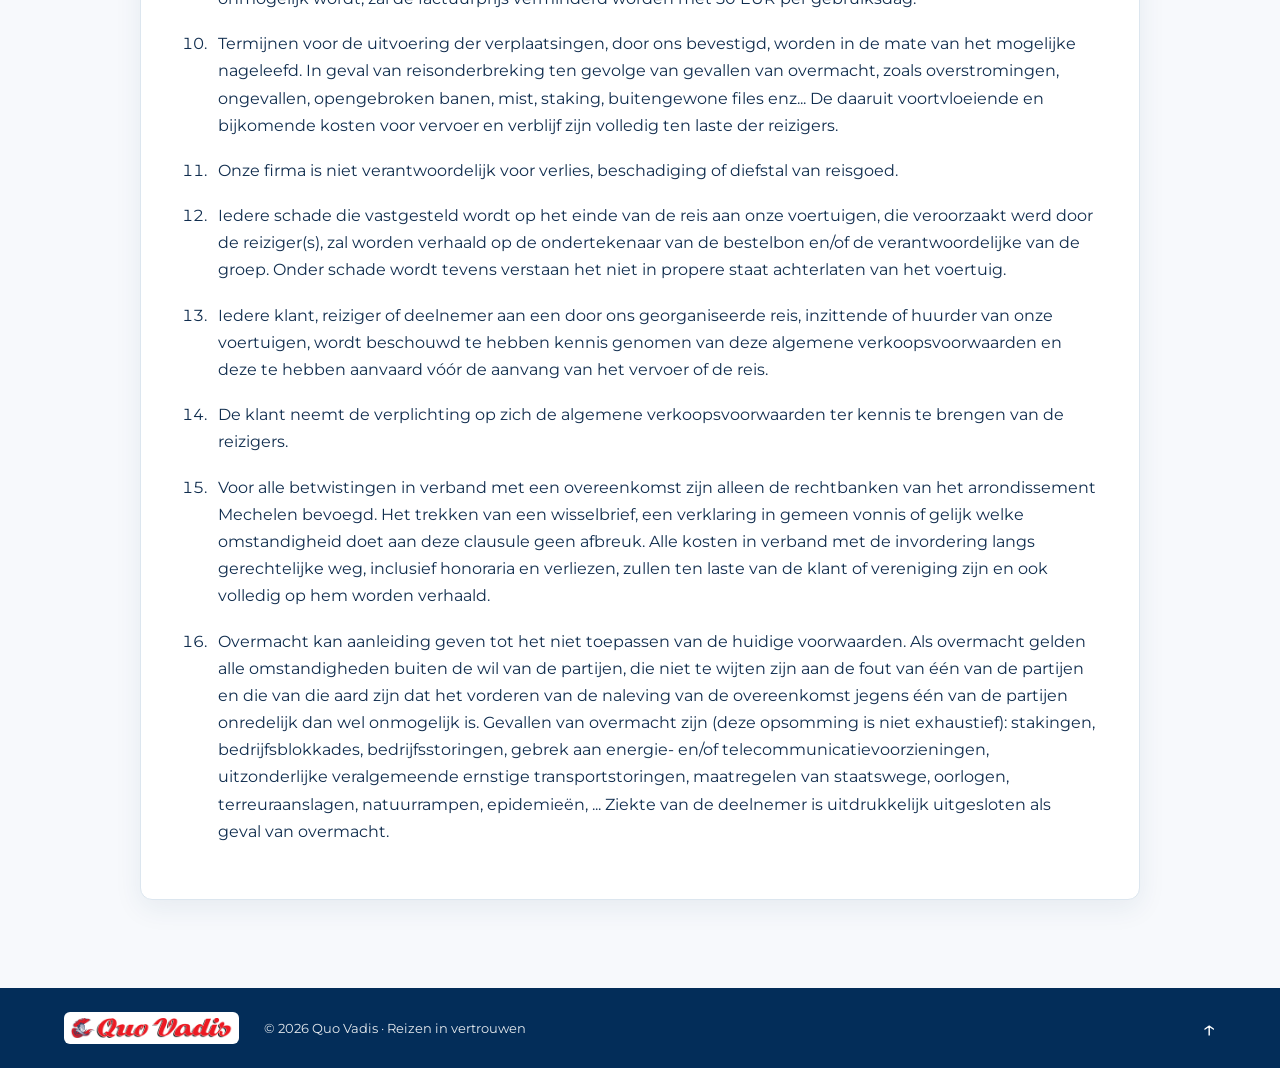
==== commit 3a071c0a: "Replace Quo Vadis logo with supplied artwork" ====
--- a/verkoopsvoorwaarden.html
+++ b/verkoopsvoorwaarden.html
@@ -2,16 +2,16 @@
 <html lang="nl">
 <head>
 <meta charset="utf-8"><meta name="viewport" content="width=device-width,initial-scale=1">
-<meta name="description" content="De algemene verkoopsvoorwaarden van Quo Vadis BV.">
+<meta name="description" data-t-content="termsDescription" content="De algemene verkoopsvoorwaarden van Quo Vadis BV.">
 <title>Algemene verkoopsvoorwaarden | Quo Vadis</title>
 <link rel="preconnect" href="https://fonts.googleapis.com"><link rel="preconnect" href="https://fonts.gstatic.com" crossorigin>
 <link href="https://fonts.googleapis.com/css2?family=Montserrat:wght@400;500;600;700;800&display=swap" rel="stylesheet">
-<link rel="stylesheet" href="styles.css">
+<link rel="stylesheet" href="styles.css?v=1f5e5178">
 </head>
 <body id="top">
 <header class="site-header">
-  <a class="brand" href="index.html#home"><img src="quo-vadis-logo.png" alt="Quo Vadis"><span>REIZEN IN VERTROUWEN</span></a>
-  <button class="menu-toggle" aria-label="Menu openen">☰</button>
+  <a class="brand" href="index.html#home"><img src="quo-vadis-logo.png?v=0699be2c" alt="Quo Vadis"><span data-t="tagline">REIZEN IN VERTROUWEN</span></a>
+  <button class="menu-toggle" data-t-aria-label="menuOpen" aria-label="Menu openen" aria-controls="mainNav" aria-expanded="false">☰</button>
   <nav class="nav" id="mainNav">
     <a href="index.html#home" data-i="home">Home</a>
     <a href="index.html#services" data-i="services">Onze diensten</a>
@@ -100,6 +100,6 @@
   </ol>
  </section>
 </main>
-<footer><img src="quo-vadis-logo.png" alt="Quo Vadis"><span>© 2026 Quo Vadis · Reizen in vertrouwen</span><a href="#top" aria-label="Naar boven">↑</a></footer>
+<footer><img src="quo-vadis-logo.png?v=0699be2c" alt="Quo Vadis"><span data-t="footerText">© 2026 Quo Vadis · Reizen in vertrouwen</span><a href="#top" data-t-aria-label="backToTop" aria-label="Naar boven">↑</a></footer>
 <script src="script.js"></script>
 </body></html>
--- a/styles.css
+++ b/styles.css
@@ -15,3 +15,12 @@
 @media(max-width:620px){.main-phone{font-size:22px!important}}
 
 @media(max-width:620px){.site-header{gap:8px}.brand{min-width:0}.brand img{width:130px}.lang{padding:6px 7px}.legal-hero h1{font-size:28px}}
+
+.anniversary-word{display:none;position:absolute;z-index:1;left:50%;top:57%;transform:translate(-50%,-50%);font-size:clamp(30px,3.4vw,43px);line-height:1;font-weight:800;letter-spacing:1px;color:#f5cf72;text-shadow:0 1px 0 #a9711b,0 2px 1px #805117,0 4px 6px rgba(0,0,0,.45)}
+html:lang(fr) .anniversary img,html:lang(en) .anniversary img{mask-image:url("data:image/svg+xml,%3Csvg xmlns='http://www.w3.org/2000/svg' viewBox='0 0 100 100'%3E%3Cpath d='M0 0H100V100H0Z M26 50H75V67H26Z' fill='white' fill-rule='evenodd'/%3E%3C/svg%3E");mask-size:100% 100%}
+html:lang(fr) .anniversary-word,html:lang(en) .anniversary-word{display:block}
+@media(max-width:900px){.anniversary-word{font-size:33px}}
+@media(max-width:620px){.hero{height:760px}.anniversary{top:480px}}
+@media(max-width:620px){.brand img{width:180px}}
+@media(max-width:359px){.brand img{width:140px}}
+footer img{width:175px}
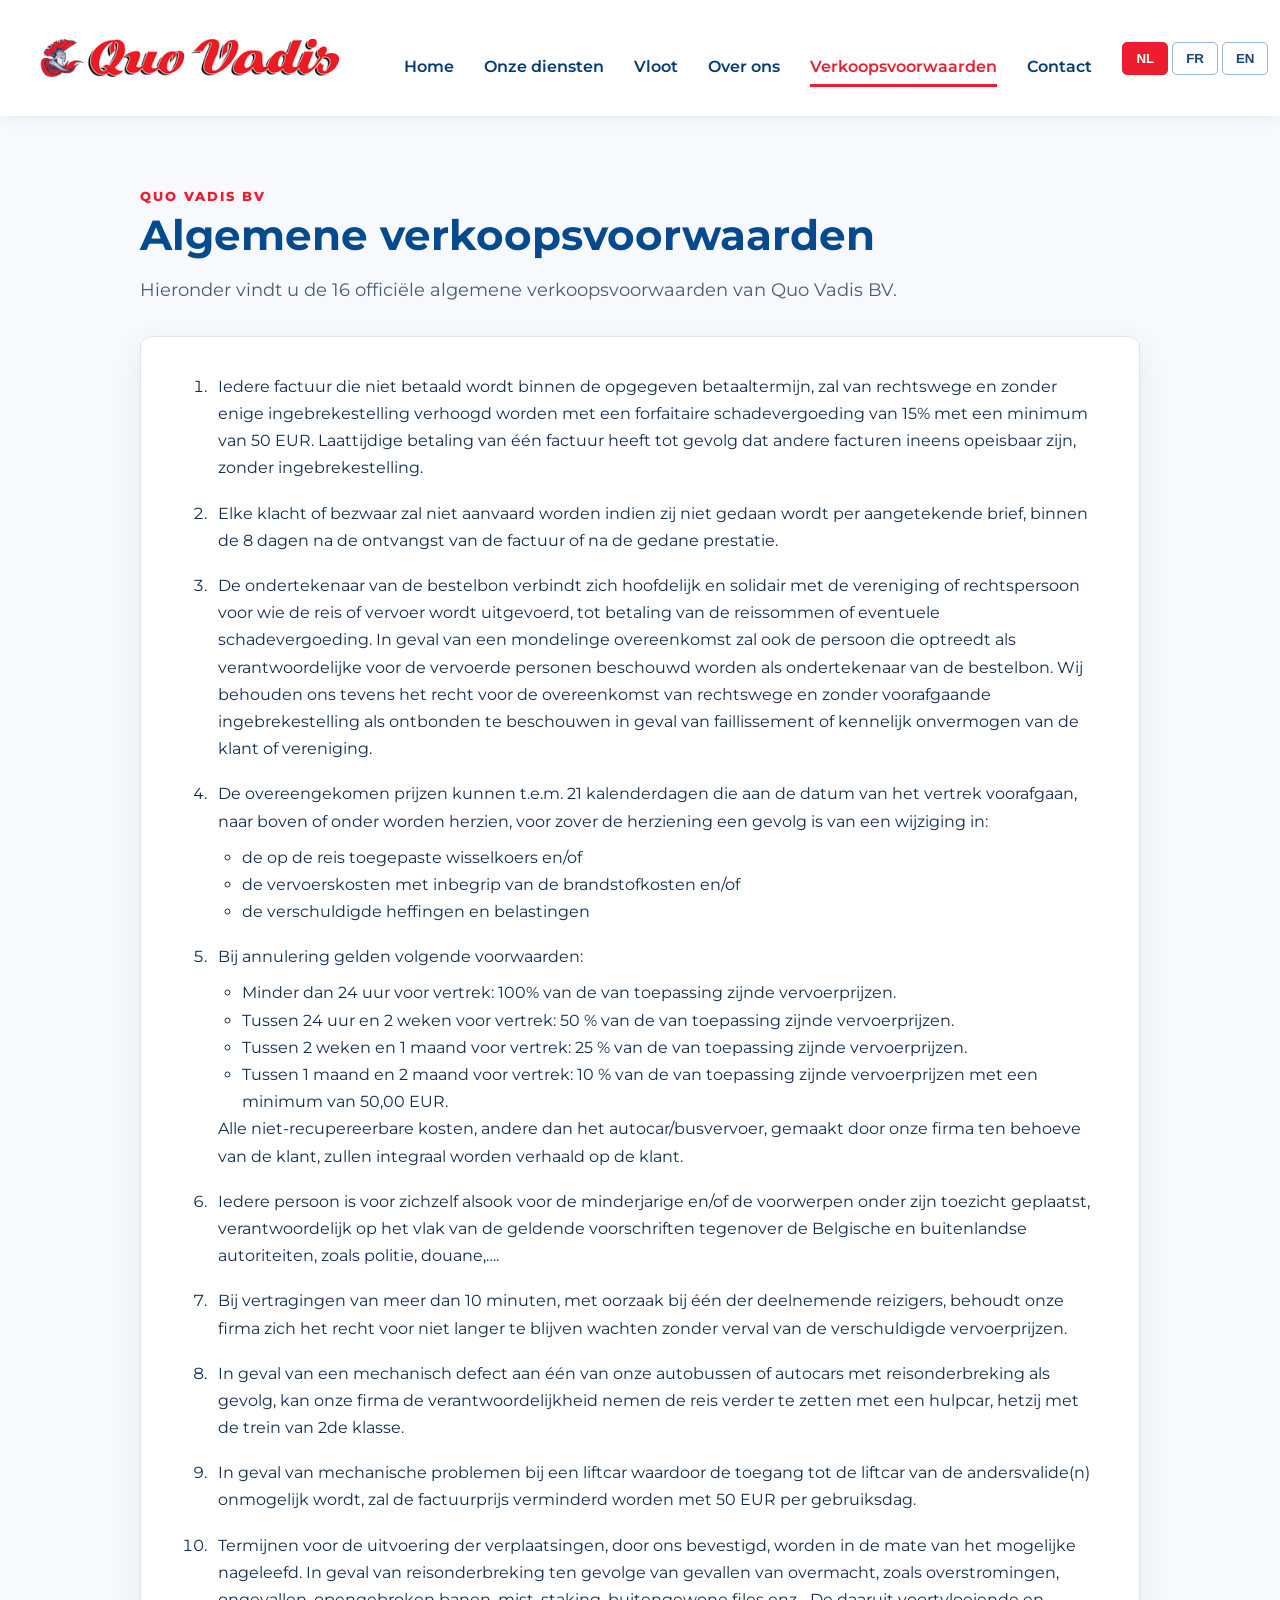
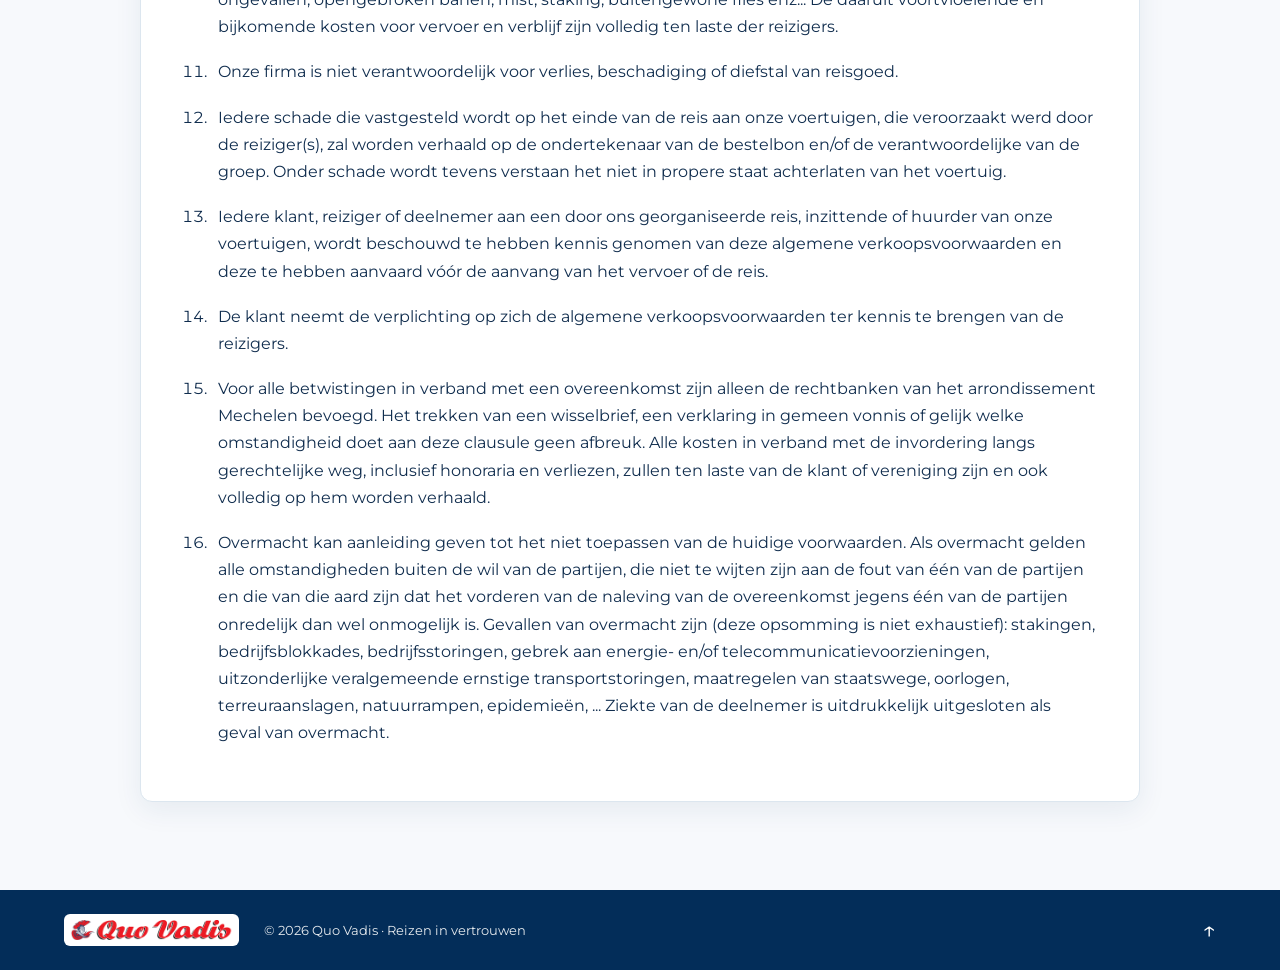
==== commit 31bf73c3: "Hide translation notice on Dutch terms page" ====
--- a/verkoopsvoorwaarden.html
+++ b/verkoopsvoorwaarden.html
@@ -6,7 +6,7 @@
 <title>Algemene verkoopsvoorwaarden | Quo Vadis</title>
 <link rel="preconnect" href="https://fonts.googleapis.com"><link rel="preconnect" href="https://fonts.gstatic.com" crossorigin>
 <link href="https://fonts.googleapis.com/css2?family=Montserrat:wght@400;500;600;700;800&display=swap" rel="stylesheet">
-<link rel="stylesheet" href="styles.css?v=1f5e5178">
+<link rel="stylesheet" href="styles.css?v=d1e009ee">
 </head>
 <body id="top">
 <header class="site-header">
@@ -26,7 +26,7 @@
  <section class="legal-hero">
   <div class="section-title"><p>QUO VADIS BV</p><h1 data-t="termsHeading">Algemene verkoopsvoorwaarden</h1></div>
   <p data-t="termsIntro">De officiële algemene verkoopsvoorwaarden van Quo Vadis BV staan hieronder volledig weergegeven.</p>
-  <p class="translation-notice" data-t="termsNotice"><strong>Belangrijk:</strong> de Franse en Engelse versies zijn automatische vertalingen. Alleen de Nederlandstalige tekst is officieel en heeft voorrang bij verschillen.</p>
+  <p class="translation-notice" data-t="termsNotice" hidden><strong>Belangrijk:</strong> de Franse en Engelse versies zijn automatische vertalingen. Alleen de Nederlandstalige tekst is officieel en heeft voorrang bij verschillen.</p>
  </section>
  <section class="legal-content" aria-label="Algemene verkoopsvoorwaarden">
   <ol class="official-terms" data-terms-lang="nl" lang="nl">
@@ -101,5 +101,5 @@
  </section>
 </main>
 <footer><img src="quo-vadis-logo.png?v=0699be2c" alt="Quo Vadis"><span data-t="footerText">© 2026 Quo Vadis · Reizen in vertrouwen</span><a href="#top" data-t-aria-label="backToTop" aria-label="Naar boven">↑</a></footer>
-<script src="script.js"></script>
+<script src="script.js?v=2c199d2f"></script>
 </body></html>
--- a/styles.css
+++ b/styles.css
@@ -24,3 +24,7 @@
 @media(max-width:620px){.brand img{width:180px}}
 @media(max-width:359px){.brand img{width:140px}}
 footer img{width:175px}
+
+/* Keep in-page navigation clear of the sticky header. */
+html{scroll-padding-top:132px}
+@media(max-width:900px){html{scroll-padding-top:100px}}
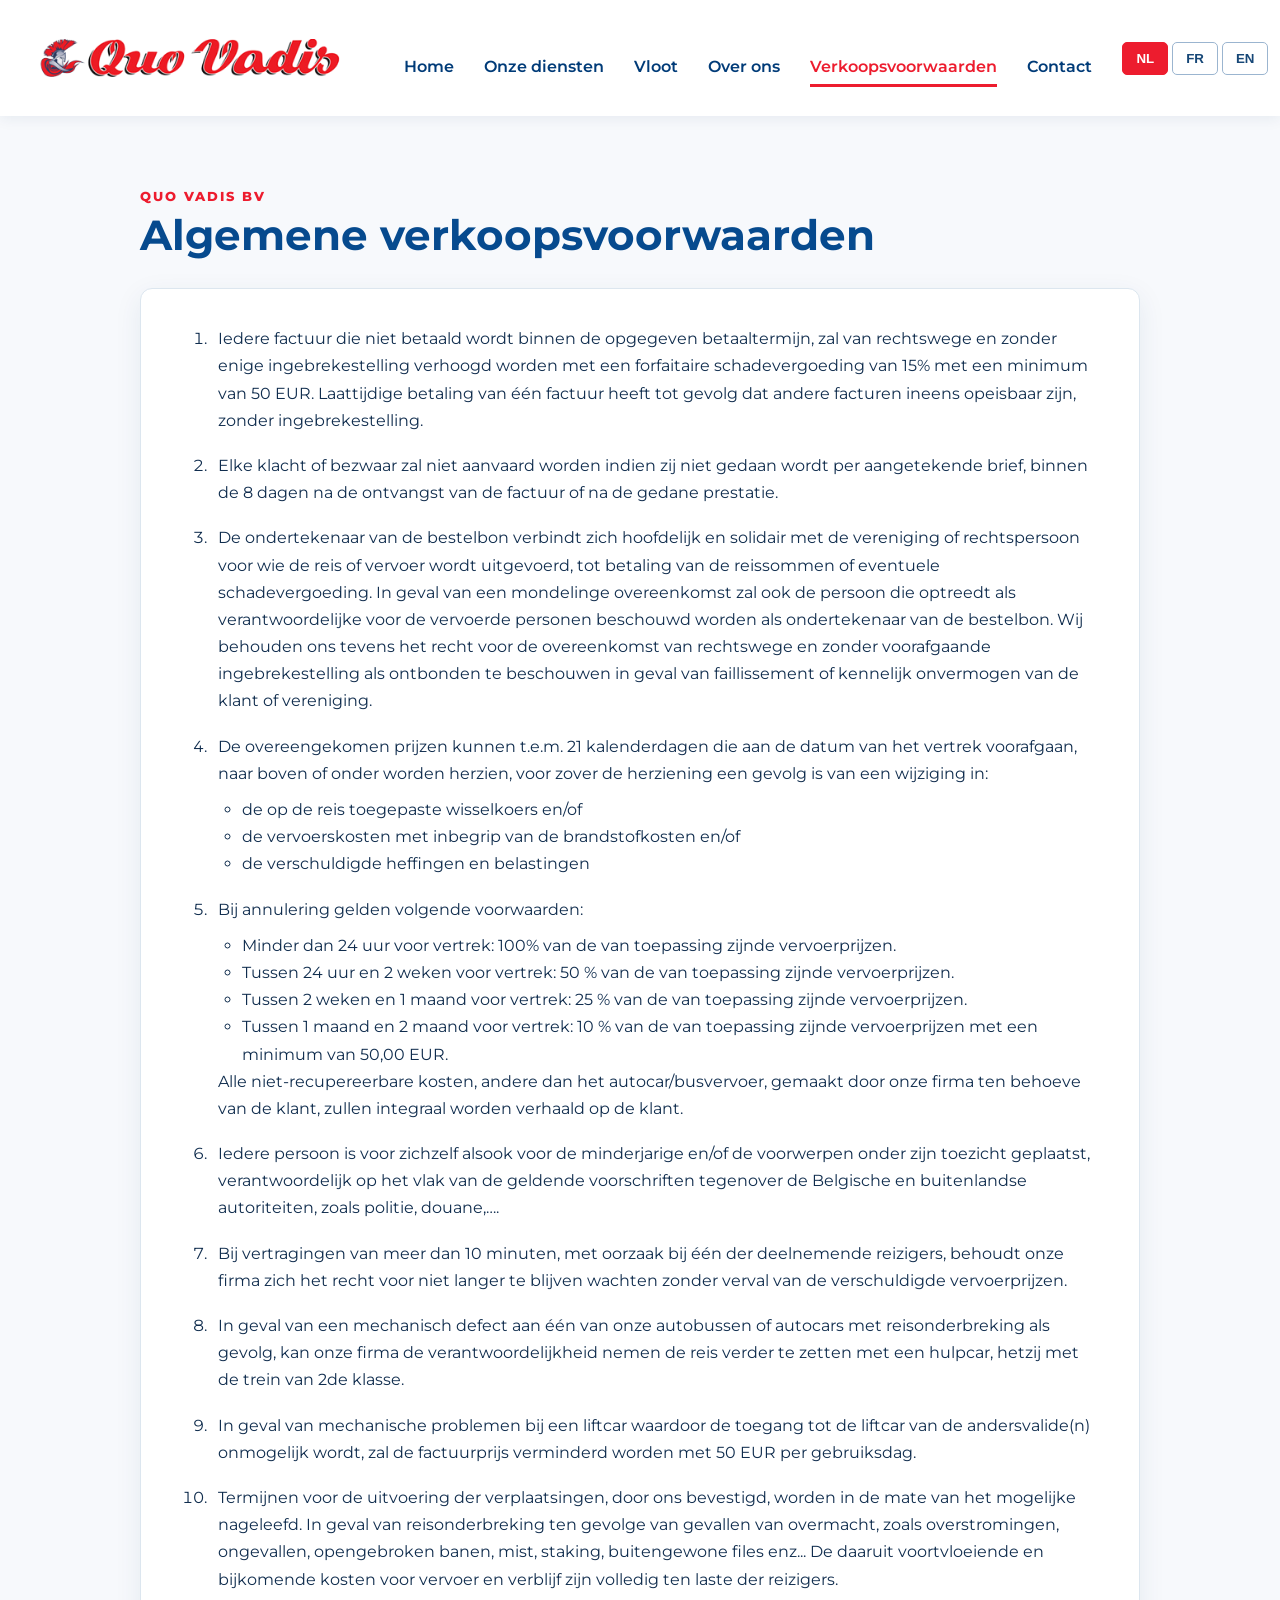
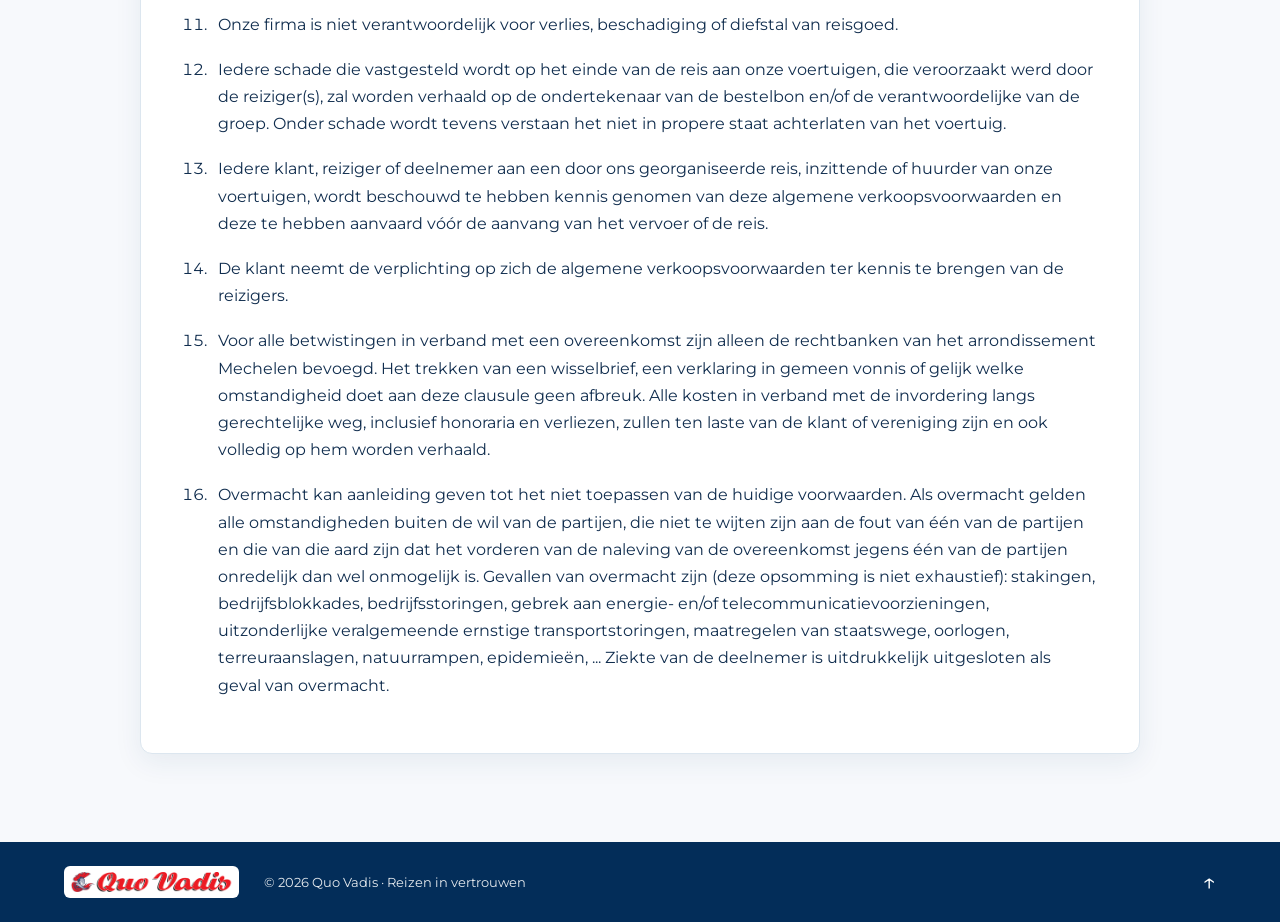
==== commit 2bd0d6a4: "Remove sales terms introduction in all languages" ====
--- a/verkoopsvoorwaarden.html
+++ b/verkoopsvoorwaarden.html
@@ -25,7 +25,6 @@
 <main class="legal-page">
  <section class="legal-hero">
   <div class="section-title"><p>QUO VADIS BV</p><h1 data-t="termsHeading">Algemene verkoopsvoorwaarden</h1></div>
-  <p data-t="termsIntro">De officiële algemene verkoopsvoorwaarden van Quo Vadis BV staan hieronder volledig weergegeven.</p>
   <p class="translation-notice" data-t="termsNotice" hidden><strong>Belangrijk:</strong> de Franse en Engelse versies zijn automatische vertalingen. Alleen de Nederlandstalige tekst is officieel en heeft voorrang bij verschillen.</p>
  </section>
  <section class="legal-content" aria-label="Algemene verkoopsvoorwaarden">
@@ -101,5 +100,5 @@
  </section>
 </main>
 <footer><img src="quo-vadis-logo.png?v=0699be2c" alt="Quo Vadis"><span data-t="footerText">© 2026 Quo Vadis · Reizen in vertrouwen</span><a href="#top" data-t-aria-label="backToTop" aria-label="Naar boven">↑</a></footer>
-<script src="script.js?v=2c199d2f"></script>
+<script src="script.js?v=5c5a7c0e"></script>
 </body></html>
